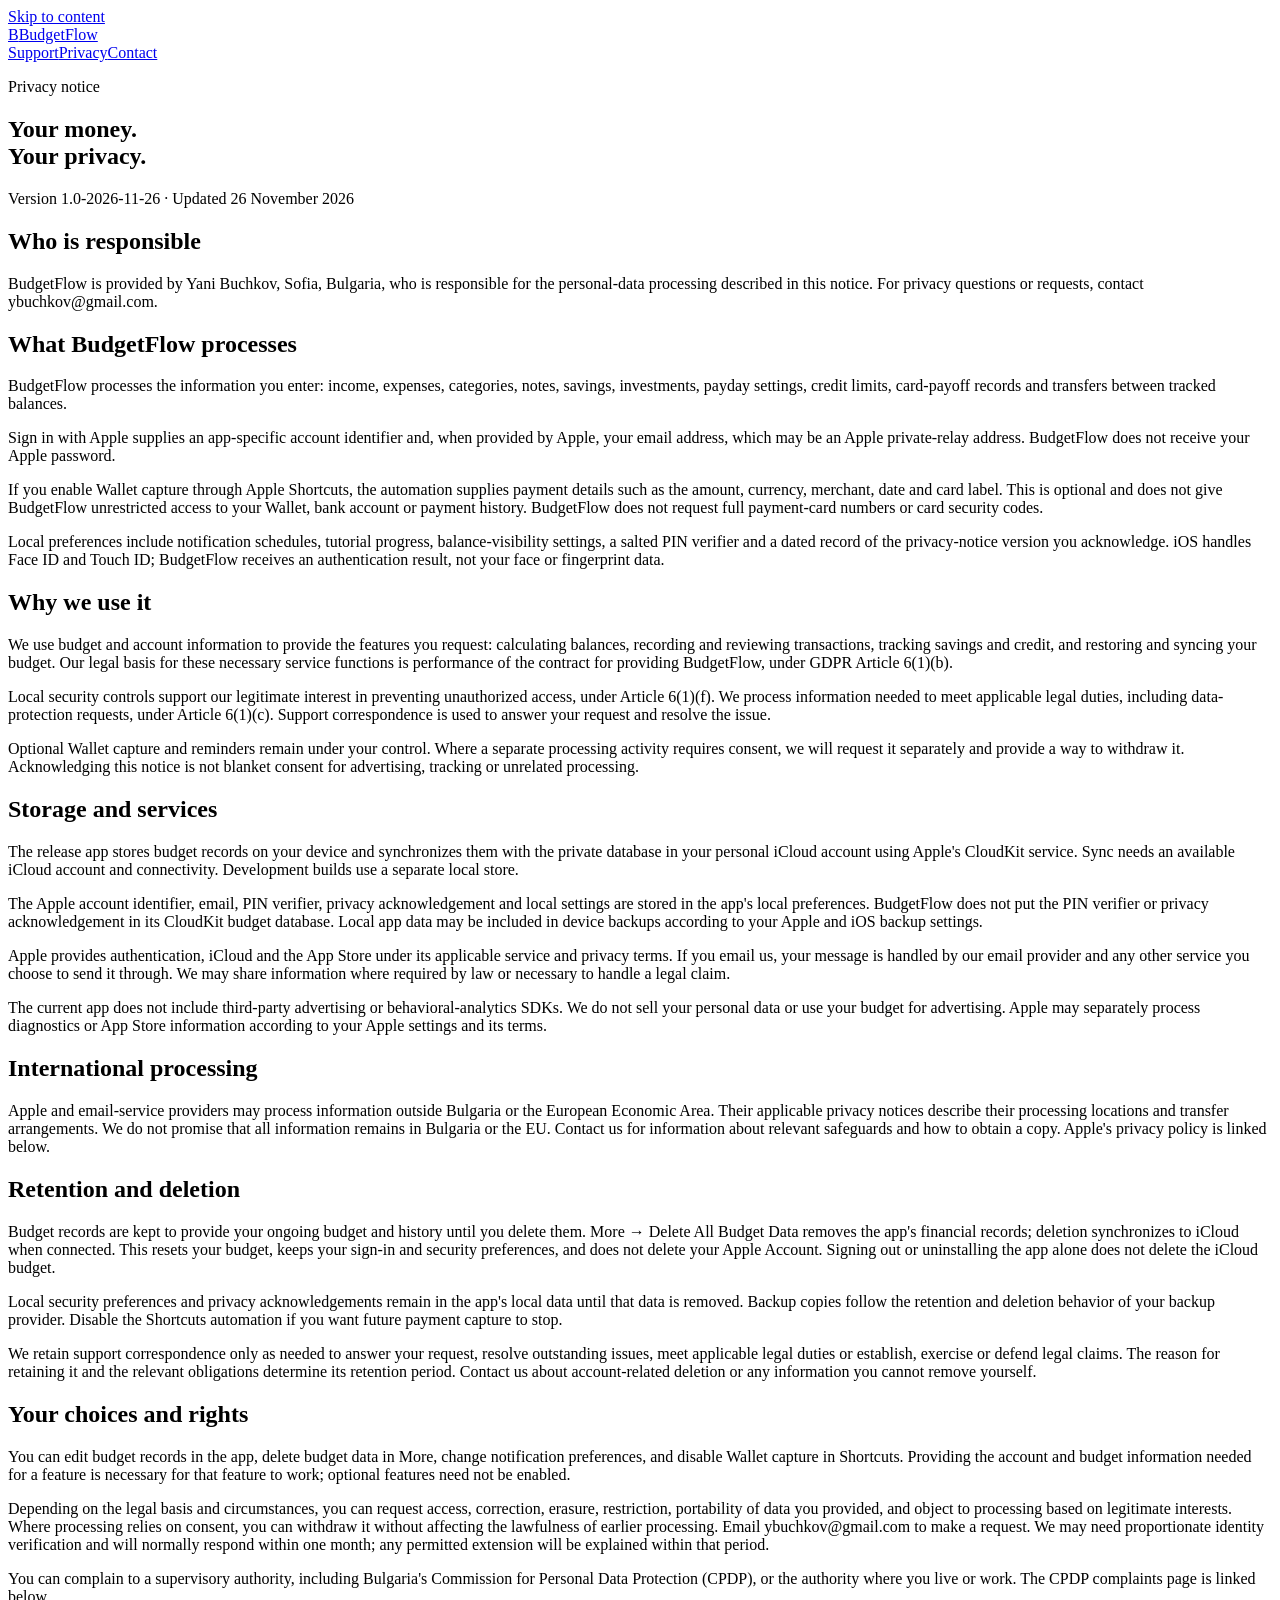
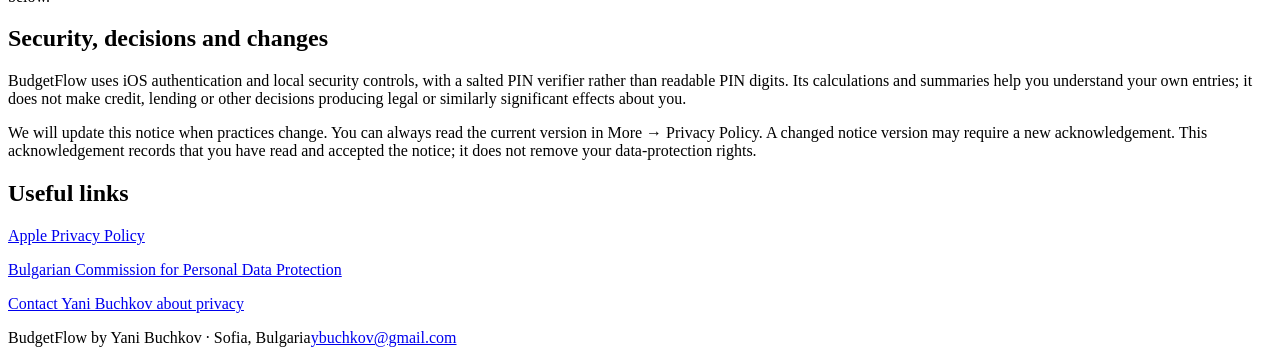
==== privacy.html @ 13f53240 "Add files via upload" ====
<!doctype html><html lang="en"><head><meta charset="utf-8"><meta name="viewport" content="width=device-width, initial-scale=1"><meta name="robots" content="noindex,nofollow"><title>Privacy · BudgetFlow</title><meta name="description" content="BudgetFlow support and privacy information from independent developer Yani Buchkov."><link rel="stylesheet" href="/budgetflow-support/styles.css"><link rel="icon" href="data:,B"></head><body><a class="skip" href="#content">Skip to content</a><header><a class="brand" href="/budgetflow-support/"><span class="mark" aria-hidden="true">B</span>BudgetFlow</a><nav aria-label="Main"><a href="/budgetflow-support/support.html">Support</a><a href="/budgetflow-support/privacy.html">Privacy</a><a href="mailto:ybuchkov@gmail.com">Contact</a></nav></header><main id="content"><section class="hero"><p class="eyebrow">Privacy notice</p><h1>Your money.<br>Your privacy.</h1><p class="meta">Version 1.0-2026-11-26 · Updated 26 November 2026</p></section><article class="article"><section><h2>Who is responsible</h2><p>BudgetFlow is provided by Yani Buchkov, Sofia, Bulgaria, who is responsible for the personal-data processing described in this notice. For privacy questions or requests, contact ybuchkov@gmail.com.</p></section><section><h2>What BudgetFlow processes</h2><p>BudgetFlow processes the information you enter: income, expenses, categories, notes, savings, investments, payday settings, credit limits, card-payoff records and transfers between tracked balances.</p><p>Sign in with Apple supplies an app-specific account identifier and, when provided by Apple, your email address, which may be an Apple private-relay address. BudgetFlow does not receive your Apple password.</p><p>If you enable Wallet capture through Apple Shortcuts, the automation supplies payment details such as the amount, currency, merchant, date and card label. This is optional and does not give BudgetFlow unrestricted access to your Wallet, bank account or payment history. BudgetFlow does not request full payment-card numbers or card security codes.</p><p>Local preferences include notification schedules, tutorial progress, balance-visibility settings, a salted PIN verifier and a dated record of the privacy-notice version you acknowledge. iOS handles Face ID and Touch ID; BudgetFlow receives an authentication result, not your face or fingerprint data.</p></section><section><h2>Why we use it</h2><p>We use budget and account information to provide the features you request: calculating balances, recording and reviewing transactions, tracking savings and credit, and restoring and syncing your budget. Our legal basis for these necessary service functions is performance of the contract for providing BudgetFlow, under GDPR Article 6(1)(b).</p><p>Local security controls support our legitimate interest in preventing unauthorized access, under Article 6(1)(f). We process information needed to meet applicable legal duties, including data-protection requests, under Article 6(1)(c). Support correspondence is used to answer your request and resolve the issue.</p><p>Optional Wallet capture and reminders remain under your control. Where a separate processing activity requires consent, we will request it separately and provide a way to withdraw it. Acknowledging this notice is not blanket consent for advertising, tracking or unrelated processing.</p></section><section><h2>Storage and services</h2><p>The release app stores budget records on your device and synchronizes them with the private database in your personal iCloud account using Apple&#x27;s CloudKit service. Sync needs an available iCloud account and connectivity. Development builds use a separate local store.</p><p>The Apple account identifier, email, PIN verifier, privacy acknowledgement and local settings are stored in the app&#x27;s local preferences. BudgetFlow does not put the PIN verifier or privacy acknowledgement in its CloudKit budget database. Local app data may be included in device backups according to your Apple and iOS backup settings.</p><p>Apple provides authentication, iCloud and the App Store under its applicable service and privacy terms. If you email us, your message is handled by our email provider and any other service you choose to send it through. We may share information where required by law or necessary to handle a legal claim.</p><p>The current app does not include third-party advertising or behavioral-analytics SDKs. We do not sell your personal data or use your budget for advertising. Apple may separately process diagnostics or App Store information according to your Apple settings and its terms.</p></section><section><h2>International processing</h2><p>Apple and email-service providers may process information outside Bulgaria or the European Economic Area. Their applicable privacy notices describe their processing locations and transfer arrangements. We do not promise that all information remains in Bulgaria or the EU. Contact us for information about relevant safeguards and how to obtain a copy. Apple&#x27;s privacy policy is linked below.</p></section><section><h2>Retention and deletion</h2><p>Budget records are kept to provide your ongoing budget and history until you delete them. More → Delete All Budget Data removes the app&#x27;s financial records; deletion synchronizes to iCloud when connected. This resets your budget, keeps your sign-in and security preferences, and does not delete your Apple Account. Signing out or uninstalling the app alone does not delete the iCloud budget.</p><p>Local security preferences and privacy acknowledgements remain in the app&#x27;s local data until that data is removed. Backup copies follow the retention and deletion behavior of your backup provider. Disable the Shortcuts automation if you want future payment capture to stop.</p><p>We retain support correspondence only as needed to answer your request, resolve outstanding issues, meet applicable legal duties or establish, exercise or defend legal claims. The reason for retaining it and the relevant obligations determine its retention period. Contact us about account-related deletion or any information you cannot remove yourself.</p></section><section><h2>Your choices and rights</h2><p>You can edit budget records in the app, delete budget data in More, change notification preferences, and disable Wallet capture in Shortcuts. Providing the account and budget information needed for a feature is necessary for that feature to work; optional features need not be enabled.</p><p>Depending on the legal basis and circumstances, you can request access, correction, erasure, restriction, portability of data you provided, and object to processing based on legitimate interests. Where processing relies on consent, you can withdraw it without affecting the lawfulness of earlier processing. Email ybuchkov@gmail.com to make a request. We may need proportionate identity verification and will normally respond within one month; any permitted extension will be explained within that period.</p><p>You can complain to a supervisory authority, including Bulgaria&#x27;s Commission for Personal Data Protection (CPDP), or the authority where you live or work. The CPDP complaints page is linked below.</p></section><section><h2>Security, decisions and changes</h2><p>BudgetFlow uses iOS authentication and local security controls, with a salted PIN verifier rather than readable PIN digits. Its calculations and summaries help you understand your own entries; it does not make credit, lending or other decisions producing legal or similarly significant effects about you.</p><p>We will update this notice when practices change. You can always read the current version in More → Privacy Policy. A changed notice version may require a new acknowledgement. This acknowledgement records that you have read and accepted the notice; it does not remove your data-protection rights.</p></section><section><h2>Useful links</h2><p><a href="https://www.apple.com/legal/privacy/">Apple Privacy Policy</a></p><p><a href="https://cpdp.bg/en/lodging-complaints-and-alerts/">Bulgarian Commission for Personal Data Protection</a></p><p><a href="mailto:ybuchkov@gmail.com?subject=BudgetFlow%20privacy%20request">Contact Yani Buchkov about privacy</a></p></section></article></main><footer><span>BudgetFlow by Yani Buchkov · Sofia, Bulgaria</span><span><a href="mailto:ybuchkov@gmail.com">ybuchkov@gmail.com</a></span></footer></body></html>
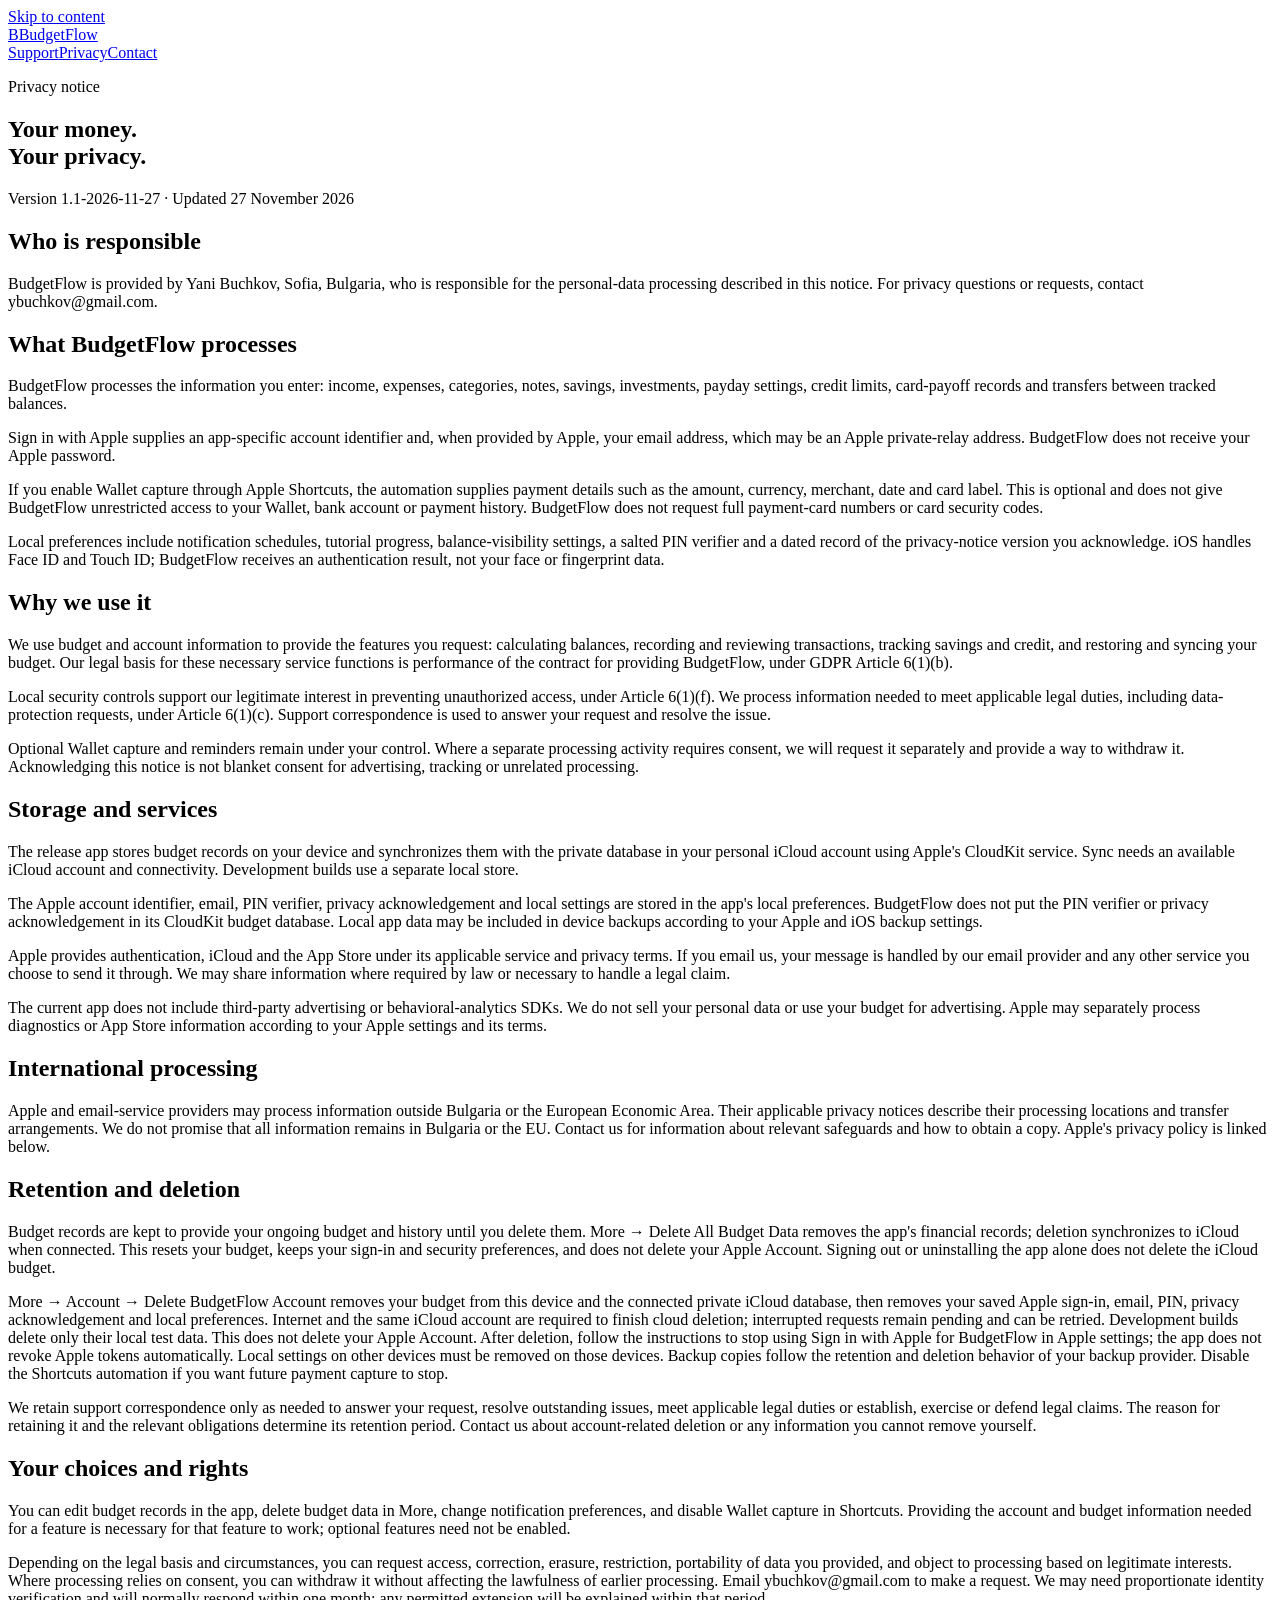
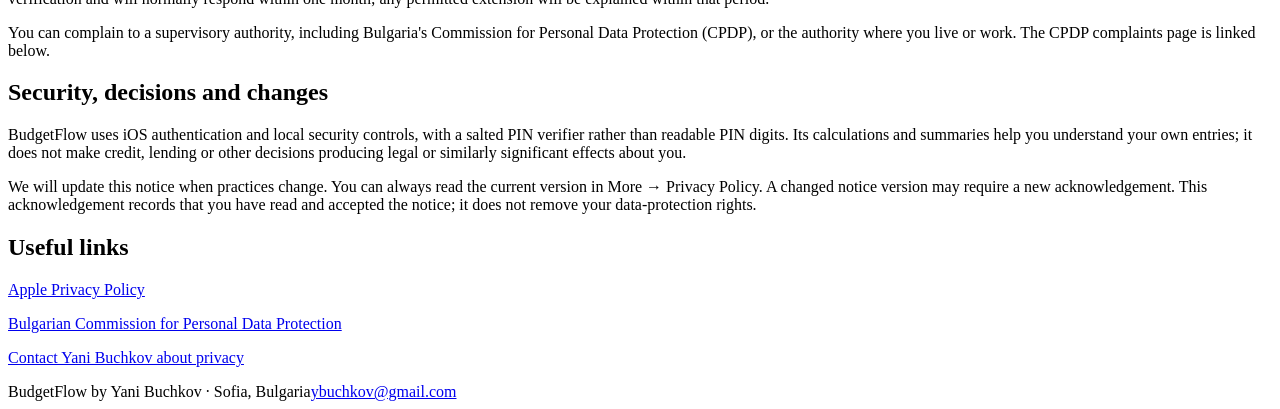
==== commit 996d4e4c: "Add files via upload" ====
--- a/privacy.html
+++ b/privacy.html
@@ -1 +1 @@
-<!doctype html><html lang="en"><head><meta charset="utf-8"><meta name="viewport" content="width=device-width, initial-scale=1"><meta name="robots" content="noindex,nofollow"><title>Privacy · BudgetFlow</title><meta name="description" content="BudgetFlow support and privacy information from independent developer Yani Buchkov."><link rel="stylesheet" href="/budgetflow-support/styles.css"><link rel="icon" href="data:,B"></head><body><a class="skip" href="#content">Skip to content</a><header><a class="brand" href="/budgetflow-support/"><span class="mark" aria-hidden="true">B</span>BudgetFlow</a><nav aria-label="Main"><a href="/budgetflow-support/support.html">Support</a><a href="/budgetflow-support/privacy.html">Privacy</a><a href="mailto:ybuchkov@gmail.com">Contact</a></nav></header><main id="content"><section class="hero"><p class="eyebrow">Privacy notice</p><h1>Your money.<br>Your privacy.</h1><p class="meta">Version 1.0-2026-11-26 · Updated 26 November 2026</p></section><article class="article"><section><h2>Who is responsible</h2><p>BudgetFlow is provided by Yani Buchkov, Sofia, Bulgaria, who is responsible for the personal-data processing described in this notice. For privacy questions or requests, contact ybuchkov@gmail.com.</p></section><section><h2>What BudgetFlow processes</h2><p>BudgetFlow processes the information you enter: income, expenses, categories, notes, savings, investments, payday settings, credit limits, card-payoff records and transfers between tracked balances.</p><p>Sign in with Apple supplies an app-specific account identifier and, when provided by Apple, your email address, which may be an Apple private-relay address. BudgetFlow does not receive your Apple password.</p><p>If you enable Wallet capture through Apple Shortcuts, the automation supplies payment details such as the amount, currency, merchant, date and card label. This is optional and does not give BudgetFlow unrestricted access to your Wallet, bank account or payment history. BudgetFlow does not request full payment-card numbers or card security codes.</p><p>Local preferences include notification schedules, tutorial progress, balance-visibility settings, a salted PIN verifier and a dated record of the privacy-notice version you acknowledge. iOS handles Face ID and Touch ID; BudgetFlow receives an authentication result, not your face or fingerprint data.</p></section><section><h2>Why we use it</h2><p>We use budget and account information to provide the features you request: calculating balances, recording and reviewing transactions, tracking savings and credit, and restoring and syncing your budget. Our legal basis for these necessary service functions is performance of the contract for providing BudgetFlow, under GDPR Article 6(1)(b).</p><p>Local security controls support our legitimate interest in preventing unauthorized access, under Article 6(1)(f). We process information needed to meet applicable legal duties, including data-protection requests, under Article 6(1)(c). Support correspondence is used to answer your request and resolve the issue.</p><p>Optional Wallet capture and reminders remain under your control. Where a separate processing activity requires consent, we will request it separately and provide a way to withdraw it. Acknowledging this notice is not blanket consent for advertising, tracking or unrelated processing.</p></section><section><h2>Storage and services</h2><p>The release app stores budget records on your device and synchronizes them with the private database in your personal iCloud account using Apple&#x27;s CloudKit service. Sync needs an available iCloud account and connectivity. Development builds use a separate local store.</p><p>The Apple account identifier, email, PIN verifier, privacy acknowledgement and local settings are stored in the app&#x27;s local preferences. BudgetFlow does not put the PIN verifier or privacy acknowledgement in its CloudKit budget database. Local app data may be included in device backups according to your Apple and iOS backup settings.</p><p>Apple provides authentication, iCloud and the App Store under its applicable service and privacy terms. If you email us, your message is handled by our email provider and any other service you choose to send it through. We may share information where required by law or necessary to handle a legal claim.</p><p>The current app does not include third-party advertising or behavioral-analytics SDKs. We do not sell your personal data or use your budget for advertising. Apple may separately process diagnostics or App Store information according to your Apple settings and its terms.</p></section><section><h2>International processing</h2><p>Apple and email-service providers may process information outside Bulgaria or the European Economic Area. Their applicable privacy notices describe their processing locations and transfer arrangements. We do not promise that all information remains in Bulgaria or the EU. Contact us for information about relevant safeguards and how to obtain a copy. Apple&#x27;s privacy policy is linked below.</p></section><section><h2>Retention and deletion</h2><p>Budget records are kept to provide your ongoing budget and history until you delete them. More → Delete All Budget Data removes the app&#x27;s financial records; deletion synchronizes to iCloud when connected. This resets your budget, keeps your sign-in and security preferences, and does not delete your Apple Account. Signing out or uninstalling the app alone does not delete the iCloud budget.</p><p>Local security preferences and privacy acknowledgements remain in the app&#x27;s local data until that data is removed. Backup copies follow the retention and deletion behavior of your backup provider. Disable the Shortcuts automation if you want future payment capture to stop.</p><p>We retain support correspondence only as needed to answer your request, resolve outstanding issues, meet applicable legal duties or establish, exercise or defend legal claims. The reason for retaining it and the relevant obligations determine its retention period. Contact us about account-related deletion or any information you cannot remove yourself.</p></section><section><h2>Your choices and rights</h2><p>You can edit budget records in the app, delete budget data in More, change notification preferences, and disable Wallet capture in Shortcuts. Providing the account and budget information needed for a feature is necessary for that feature to work; optional features need not be enabled.</p><p>Depending on the legal basis and circumstances, you can request access, correction, erasure, restriction, portability of data you provided, and object to processing based on legitimate interests. Where processing relies on consent, you can withdraw it without affecting the lawfulness of earlier processing. Email ybuchkov@gmail.com to make a request. We may need proportionate identity verification and will normally respond within one month; any permitted extension will be explained within that period.</p><p>You can complain to a supervisory authority, including Bulgaria&#x27;s Commission for Personal Data Protection (CPDP), or the authority where you live or work. The CPDP complaints page is linked below.</p></section><section><h2>Security, decisions and changes</h2><p>BudgetFlow uses iOS authentication and local security controls, with a salted PIN verifier rather than readable PIN digits. Its calculations and summaries help you understand your own entries; it does not make credit, lending or other decisions producing legal or similarly significant effects about you.</p><p>We will update this notice when practices change. You can always read the current version in More → Privacy Policy. A changed notice version may require a new acknowledgement. This acknowledgement records that you have read and accepted the notice; it does not remove your data-protection rights.</p></section><section><h2>Useful links</h2><p><a href="https://www.apple.com/legal/privacy/">Apple Privacy Policy</a></p><p><a href="https://cpdp.bg/en/lodging-complaints-and-alerts/">Bulgarian Commission for Personal Data Protection</a></p><p><a href="mailto:ybuchkov@gmail.com?subject=BudgetFlow%20privacy%20request">Contact Yani Buchkov about privacy</a></p></section></article></main><footer><span>BudgetFlow by Yani Buchkov · Sofia, Bulgaria</span><span><a href="mailto:ybuchkov@gmail.com">ybuchkov@gmail.com</a></span></footer></body></html>+<!doctype html><html lang="en"><head><meta charset="utf-8"><meta name="viewport" content="width=device-width, initial-scale=1"><meta name="robots" content="noindex,nofollow"><title>Privacy · BudgetFlow</title><meta name="description" content="BudgetFlow support and privacy information from independent developer Yani Buchkov."><link rel="stylesheet" href="/budgetflow-support/styles.css"><link rel="icon" href="data:,B"></head><body><a class="skip" href="#content">Skip to content</a><header><a class="brand" href="/budgetflow-support/"><span class="mark" aria-hidden="true">B</span>BudgetFlow</a><nav aria-label="Main"><a href="/budgetflow-support/support.html">Support</a><a href="/budgetflow-support/privacy.html">Privacy</a><a href="mailto:ybuchkov@gmail.com">Contact</a></nav></header><main id="content"><section class="hero"><p class="eyebrow">Privacy notice</p><h1>Your money.<br>Your privacy.</h1><p class="meta">Version 1.1-2026-11-27 · Updated 27 November 2026</p></section><article class="article"><section><h2>Who is responsible</h2><p>BudgetFlow is provided by Yani Buchkov, Sofia, Bulgaria, who is responsible for the personal-data processing described in this notice. For privacy questions or requests, contact ybuchkov@gmail.com.</p></section><section><h2>What BudgetFlow processes</h2><p>BudgetFlow processes the information you enter: income, expenses, categories, notes, savings, investments, payday settings, credit limits, card-payoff records and transfers between tracked balances.</p><p>Sign in with Apple supplies an app-specific account identifier and, when provided by Apple, your email address, which may be an Apple private-relay address. BudgetFlow does not receive your Apple password.</p><p>If you enable Wallet capture through Apple Shortcuts, the automation supplies payment details such as the amount, currency, merchant, date and card label. This is optional and does not give BudgetFlow unrestricted access to your Wallet, bank account or payment history. BudgetFlow does not request full payment-card numbers or card security codes.</p><p>Local preferences include notification schedules, tutorial progress, balance-visibility settings, a salted PIN verifier and a dated record of the privacy-notice version you acknowledge. iOS handles Face ID and Touch ID; BudgetFlow receives an authentication result, not your face or fingerprint data.</p></section><section><h2>Why we use it</h2><p>We use budget and account information to provide the features you request: calculating balances, recording and reviewing transactions, tracking savings and credit, and restoring and syncing your budget. Our legal basis for these necessary service functions is performance of the contract for providing BudgetFlow, under GDPR Article 6(1)(b).</p><p>Local security controls support our legitimate interest in preventing unauthorized access, under Article 6(1)(f). We process information needed to meet applicable legal duties, including data-protection requests, under Article 6(1)(c). Support correspondence is used to answer your request and resolve the issue.</p><p>Optional Wallet capture and reminders remain under your control. Where a separate processing activity requires consent, we will request it separately and provide a way to withdraw it. Acknowledging this notice is not blanket consent for advertising, tracking or unrelated processing.</p></section><section><h2>Storage and services</h2><p>The release app stores budget records on your device and synchronizes them with the private database in your personal iCloud account using Apple&#x27;s CloudKit service. Sync needs an available iCloud account and connectivity. Development builds use a separate local store.</p><p>The Apple account identifier, email, PIN verifier, privacy acknowledgement and local settings are stored in the app&#x27;s local preferences. BudgetFlow does not put the PIN verifier or privacy acknowledgement in its CloudKit budget database. Local app data may be included in device backups according to your Apple and iOS backup settings.</p><p>Apple provides authentication, iCloud and the App Store under its applicable service and privacy terms. If you email us, your message is handled by our email provider and any other service you choose to send it through. We may share information where required by law or necessary to handle a legal claim.</p><p>The current app does not include third-party advertising or behavioral-analytics SDKs. We do not sell your personal data or use your budget for advertising. Apple may separately process diagnostics or App Store information according to your Apple settings and its terms.</p></section><section><h2>International processing</h2><p>Apple and email-service providers may process information outside Bulgaria or the European Economic Area. Their applicable privacy notices describe their processing locations and transfer arrangements. We do not promise that all information remains in Bulgaria or the EU. Contact us for information about relevant safeguards and how to obtain a copy. Apple&#x27;s privacy policy is linked below.</p></section><section><h2>Retention and deletion</h2><p>Budget records are kept to provide your ongoing budget and history until you delete them. More → Delete All Budget Data removes the app&#x27;s financial records; deletion synchronizes to iCloud when connected. This resets your budget, keeps your sign-in and security preferences, and does not delete your Apple Account. Signing out or uninstalling the app alone does not delete the iCloud budget.</p><p>More → Account → Delete BudgetFlow Account removes your budget from this device and the connected private iCloud database, then removes your saved Apple sign-in, email, PIN, privacy acknowledgement and local preferences. Internet and the same iCloud account are required to finish cloud deletion; interrupted requests remain pending and can be retried. Development builds delete only their local test data. This does not delete your Apple Account. After deletion, follow the instructions to stop using Sign in with Apple for BudgetFlow in Apple settings; the app does not revoke Apple tokens automatically. Local settings on other devices must be removed on those devices. Backup copies follow the retention and deletion behavior of your backup provider. Disable the Shortcuts automation if you want future payment capture to stop.</p><p>We retain support correspondence only as needed to answer your request, resolve outstanding issues, meet applicable legal duties or establish, exercise or defend legal claims. The reason for retaining it and the relevant obligations determine its retention period. Contact us about account-related deletion or any information you cannot remove yourself.</p></section><section><h2>Your choices and rights</h2><p>You can edit budget records in the app, delete budget data in More, change notification preferences, and disable Wallet capture in Shortcuts. Providing the account and budget information needed for a feature is necessary for that feature to work; optional features need not be enabled.</p><p>Depending on the legal basis and circumstances, you can request access, correction, erasure, restriction, portability of data you provided, and object to processing based on legitimate interests. Where processing relies on consent, you can withdraw it without affecting the lawfulness of earlier processing. Email ybuchkov@gmail.com to make a request. We may need proportionate identity verification and will normally respond within one month; any permitted extension will be explained within that period.</p><p>You can complain to a supervisory authority, including Bulgaria&#x27;s Commission for Personal Data Protection (CPDP), or the authority where you live or work. The CPDP complaints page is linked below.</p></section><section><h2>Security, decisions and changes</h2><p>BudgetFlow uses iOS authentication and local security controls, with a salted PIN verifier rather than readable PIN digits. Its calculations and summaries help you understand your own entries; it does not make credit, lending or other decisions producing legal or similarly significant effects about you.</p><p>We will update this notice when practices change. You can always read the current version in More → Privacy Policy. A changed notice version may require a new acknowledgement. This acknowledgement records that you have read and accepted the notice; it does not remove your data-protection rights.</p></section><section><h2>Useful links</h2><p><a href="https://www.apple.com/legal/privacy/">Apple Privacy Policy</a></p><p><a href="https://cpdp.bg/en/lodging-complaints-and-alerts/">Bulgarian Commission for Personal Data Protection</a></p><p><a href="mailto:ybuchkov@gmail.com?subject=BudgetFlow%20privacy%20request">Contact Yani Buchkov about privacy</a></p></section></article></main><footer><span>BudgetFlow by Yani Buchkov · Sofia, Bulgaria</span><span><a href="mailto:ybuchkov@gmail.com">ybuchkov@gmail.com</a></span></footer></body></html>
